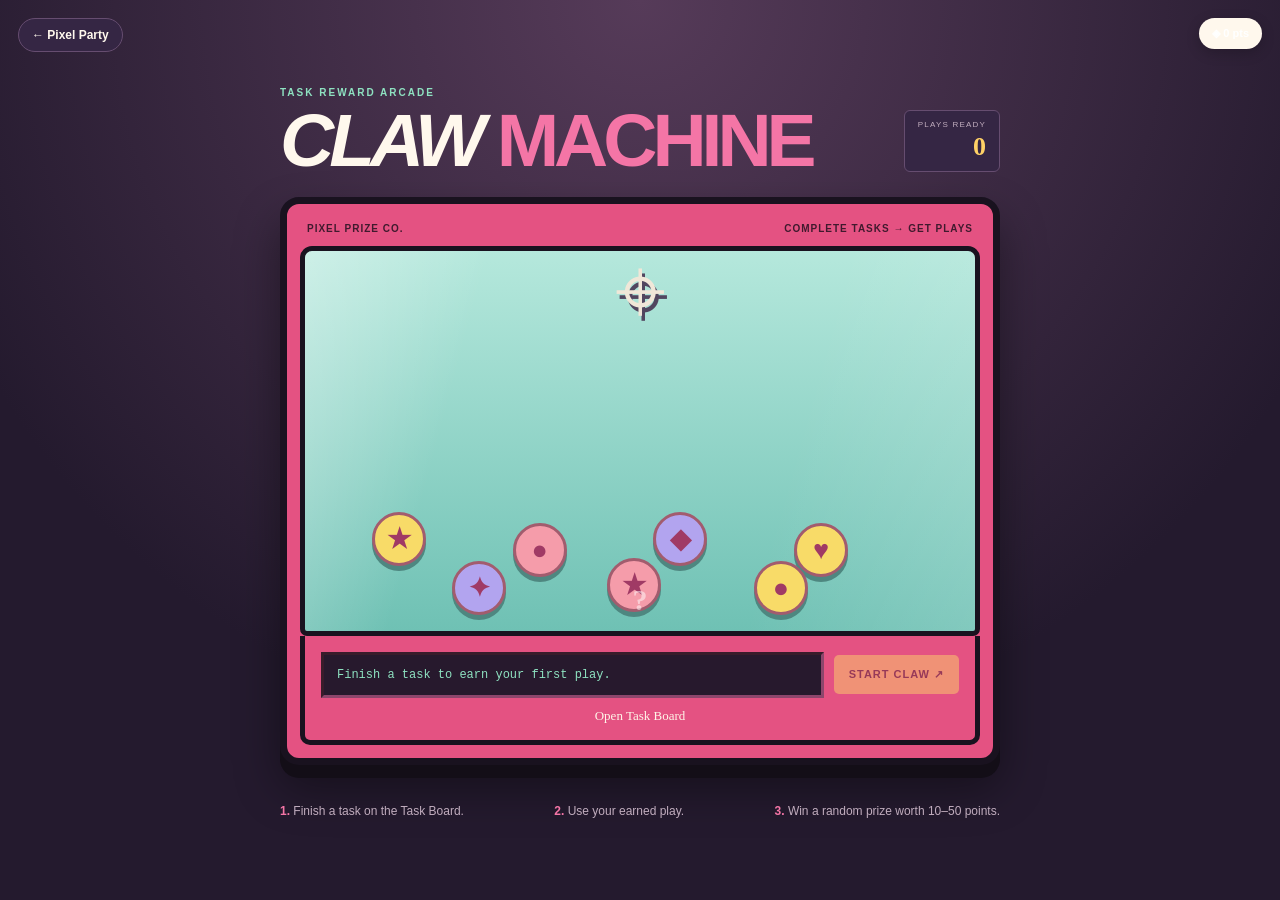
==== games/claw-machine/index.html @ 411c1502 "add task board and claw machine rewards" ====
<!doctype html><html lang="en"><head><meta charset="utf-8"><meta name="viewport" content="width=device-width,initial-scale=1"><title>Claw Machine // Pixel Party</title><link rel="stylesheet" href="style.css"><link rel="stylesheet" href="../../party.css"></head><body><a class="back-home" href="../../index.html">← Pixel Party</a><main class="claw-shell"><header><div><span class="eyebrow">TASK REWARD ARCADE</span><h1>CLAW <em>MACHINE</em></h1></div><div class="play-count"><span>PLAYS READY</span><strong id="plays">0</strong></div></header><section class="machine"><div class="machine-top"><span>PIXEL PRIZE CO.</span><span>COMPLETE TASKS → GET PLAYS</span></div><div class="glass"><div class="prize-pile"><i>★</i><i>●</i><i>◆</i><i>♥</i><i>✦</i><i>★</i><i>●</i></div><div class="claw" id="claw">⌖</div><div class="prize-drop" id="prize-drop">?</div></div><div class="machine-base"><div class="slot-screen" id="machine-message">Finish a task to earn your first play.</div><button id="play-claw" class="play-button">START CLAW <span>↗</span></button><a href="../../tasks.html">Open Task Board</a></div></section><section class="claw-help"><p><b>1.</b> Finish a task on the Task Board.</p><p><b>2.</b> Use your earned play.</p><p><b>3.</b> Win a random prize worth 10–50 points.</p></section></main><script src="../../party.js"></script><script src="game.js"></script></body></html>
---- games/claw-machine/style.css ----
:root{--bg:#241a2e;--panel:#352644;--ink:#fff8ed;--muted:#c1adbe;--pink:#f475a6;--mint:#8ee2c1;--yellow:#ffd166;--line:#664d70}*{box-sizing:border-box}body{margin:0;min-height:100vh;background:radial-gradient(circle at 50% 0,#563b59,var(--bg) 68%);color:var(--ink);font-family:Arial,sans-serif}.back-home{position:fixed;top:18px;left:18px;z-index:20;color:var(--ink);background:var(--panel);border:1px solid var(--line);border-radius:99px;padding:9px 13px;text-decoration:none;font-size:12px;font-weight:700}.back-home:hover{background:var(--pink)}.claw-shell{width:min(720px,calc(100% - 32px));margin:auto;padding:82px 0 45px}.claw-shell header{display:flex;align-items:end;gap:15px;margin-bottom:25px}.eyebrow{color:var(--mint);font:800 10px Arial;letter-spacing:2px}.claw-shell h1{font:900 clamp(43px,8vw,75px)/.82 Arial;font-style:italic;letter-spacing:-5px;margin:10px 0 0}.claw-shell h1 em{color:var(--pink);font-style:normal}.play-count{margin-left:auto;background:var(--panel);border:1px solid var(--line);padding:9px 13px;text-align:right;border-radius:6px}.play-count span{display:block;color:var(--muted);font-size:8px;letter-spacing:1.2px}.play-count strong{display:block;color:var(--yellow);font:700 26px Georgia,serif;margin-top:3px}.machine{background:#e45282;border:7px solid #19121f;border-radius:19px;box-shadow:0 13px 0 #130e17,0 23px 45px #0006;padding:13px}.machine-top{display:flex;justify-content:space-between;color:#401a2e;font:900 10px Arial;letter-spacing:1px;padding:6px 7px 12px}.glass{height:390px;position:relative;overflow:hidden;background:linear-gradient(180deg,#b5e8dc,#6fc1b4);border:5px solid #19121f;border-radius:12px 12px 7px 7px}.glass:before{content:'';position:absolute;inset:0;background:linear-gradient(105deg,#ffffff55,transparent 24%,transparent 70%,#ffffff22);pointer-events:none}.prize-pile{position:absolute;inset:0}.prize-pile i{position:absolute;display:grid;place-items:center;width:54px;height:54px;border-radius:50%;font:700 27px Georgia,serif;font-style:normal;background:var(--yellow);color:#a03a65;border:3px solid #a25c6e;box-shadow:0 5px 0 #4e8780}.prize-pile i:nth-child(1){left:10%;bottom:17%;background:#f8db68}.prize-pile i:nth-child(2){left:31%;bottom:14%;background:#f59caa}.prize-pile i:nth-child(3){left:52%;bottom:17%;background:#b2a4ef}.prize-pile i:nth-child(4){left:73%;bottom:14%;background:#f8db68}.prize-pile i:nth-child(5){left:22%;bottom:4%;background:#b2a4ef}.prize-pile i:nth-child(6){left:45%;bottom:5%;background:#f59caa}.prize-pile i:nth-child(7){left:67%;bottom:4%;background:#f8db68}.claw{position:absolute;top:-5px;left:50%;transform:translateX(-50%);font-size:90px;line-height:1;color:#f0e7d8;text-shadow:3px 5px 0 #51465f;transition:left .8s ease,top .8s ease}.claw.grab{top:215px}.prize-drop{position:absolute;left:50%;bottom:14px;transform:translateX(-50%);font:900 30px Georgia,serif;color:#fff;opacity:.5}.machine-base{background:#e45282;border:5px solid #19121f;border-top:0;border-radius:0 0 10px 10px;padding:16px;display:grid;grid-template-columns:1fr auto;gap:10px;align-items:center}.slot-screen{background:#27192d;border:3px inset #8d466c;color:var(--mint);padding:13px;font:12px 'Courier New',monospace;min-height:43px}.play-button{border:0;background:#ffe069;color:#3b1c27;border-radius:5px;padding:13px 15px;font:900 11px Arial;letter-spacing:1px;cursor:pointer}.play-button:hover{background:#fff4ba}.play-button:disabled{opacity:.45;cursor:not-allowed}.machine-base>a{grid-column:1/-1;text-align:center;color:#fff5e8;font:13px Georgia,serif;text-decoration:none}.machine-base>a:hover{color:#27192d}.claw-help{display:flex;justify-content:space-between;gap:14px;color:var(--muted);font-size:12px;margin-top:27px}.claw-help b{color:var(--pink)}@media(max-width:520px){.machine-top{font-size:8px}.glass{height:310px}.machine-base{grid-template-columns:1fr}.play-button{width:100%}.claw-help{flex-direction:column;gap:3px}}
---- party.css ----
.party-wallet{position:fixed;right:18px;top:18px;z-index:30;padding:9px 13px;border-radius:99px;background:var(--ink,#20282a);color:#fff;text-decoration:none;font:700 11px Arial,sans-serif;box-shadow:0 4px 14px #0003}.party-wallet:hover{background:var(--coral,#f26f52)}html,body{min-height:100%;visibility:visible!important;opacity:1!important}.grain{z-index:0}.site-header,main,footer{position:relative;z-index:6}body[data-party-theme="neon"]{--ink:#18233a;--cream:#eaf9f7;--paper:#fff;--coral:#7b61ff;--yellow:#5de0c0;--mint:#c3f2e6}body[data-party-theme="sunset"]{--ink:#3a2025;--cream:#fff0dd;--paper:#fffaf3;--coral:#df583f;--yellow:#ffb443;--mint:#ffd5b7}body[data-party-badge="★"] .avatar{background:var(--coral);color:#fff}body[data-party-badge="★"] .avatar{font-size:0}body[data-party-badge="★"] .avatar::after{content:'★';font-size:15px}
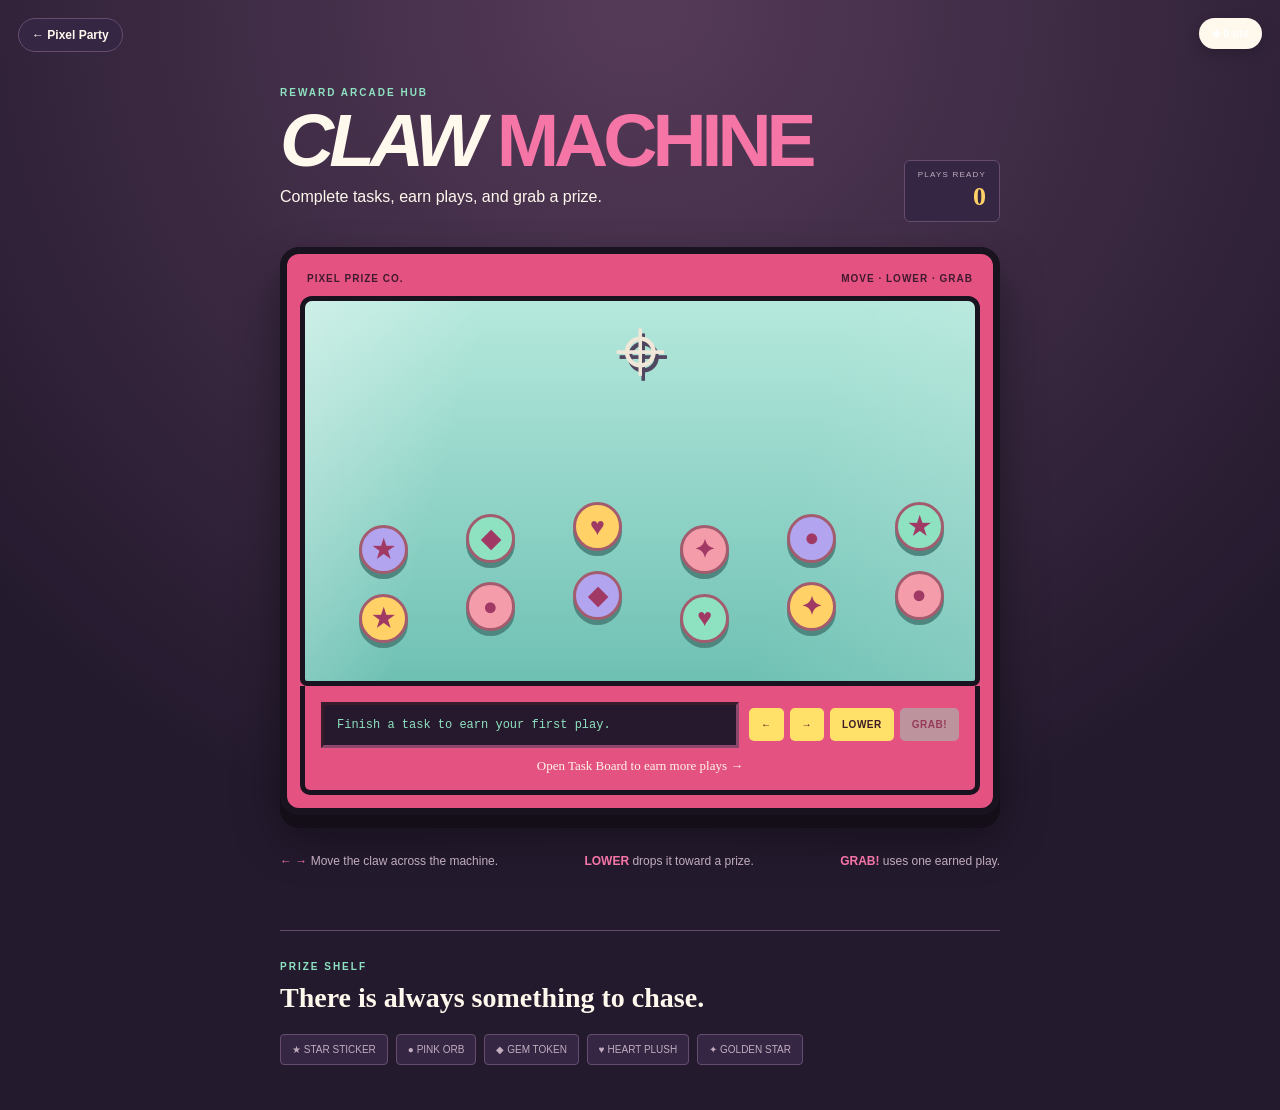
==== commit 540dcee6: "upgrade hoops and create reward arcade hub" ====
--- a/games/claw-machine/index.html
+++ b/games/claw-machine/index.html
@@ -1 +1 @@
-<!doctype html><html lang="en"><head><meta charset="utf-8"><meta name="viewport" content="width=device-width,initial-scale=1"><title>Claw Machine // Pixel Party</title><link rel="stylesheet" href="style.css"><link rel="stylesheet" href="../../party.css"></head><body><a class="back-home" href="../../index.html">← Pixel Party</a><main class="claw-shell"><header><div><span class="eyebrow">TASK REWARD ARCADE</span><h1>CLAW <em>MACHINE</em></h1></div><div class="play-count"><span>PLAYS READY</span><strong id="plays">0</strong></div></header><section class="machine"><div class="machine-top"><span>PIXEL PRIZE CO.</span><span>COMPLETE TASKS → GET PLAYS</span></div><div class="glass"><div class="prize-pile"><i>★</i><i>●</i><i>◆</i><i>♥</i><i>✦</i><i>★</i><i>●</i></div><div class="claw" id="claw">⌖</div><div class="prize-drop" id="prize-drop">?</div></div><div class="machine-base"><div class="slot-screen" id="machine-message">Finish a task to earn your first play.</div><button id="play-claw" class="play-button">START CLAW <span>↗</span></button><a href="../../tasks.html">Open Task Board</a></div></section><section class="claw-help"><p><b>1.</b> Finish a task on the Task Board.</p><p><b>2.</b> Use your earned play.</p><p><b>3.</b> Win a random prize worth 10–50 points.</p></section></main><script src="../../party.js"></script><script src="game.js"></script></body></html>
+<!doctype html><html lang="en"><head><meta charset="utf-8"><meta name="viewport" content="width=device-width,initial-scale=1"><title>Claw Machine // Pixel Party</title><link rel="stylesheet" href="style.css"><link rel="stylesheet" href="../../party.css"><style>.machine-prize{position:absolute;display:grid;place-items:center;width:49px;height:49px;border-radius:50%;font:700 25px Georgia,serif;color:#a03a65;border:3px solid #a25c6e;box-shadow:0 5px 0 #4e8780}.claw{top:5px;transition:left .25s ease,top .45s ease;z-index:3}.claw.lowered{filter:drop-shadow(0 0 12px #fff)}.grabbed-prize{position:absolute;left:50%;bottom:17px;transform:translateX(-50%) scale(0);font:900 54px Georgia,serif;color:#fff;z-index:4;transition:transform .25s}.grabbed-prize.show{transform:translateX(-50%) scale(1)}.claw-controls{display:flex;gap:6px}.claw-controls button{border:0;background:#ffe069;color:#3b1c27;border-radius:5px;padding:11px 12px;font:900 10px Arial;letter-spacing:.5px;cursor:pointer}.claw-controls button:hover{background:#fff4ba}.claw-controls button:disabled{opacity:.45;cursor:not-allowed}.grab-button{background:#8ee2c1!important}.task-link{grid-column:1/-1;text-align:center;color:#fff5e8;font:13px Georgia,serif;text-decoration:none}.prize-shelf{margin-top:50px;border-top:1px solid var(--line);padding-top:25px}.prize-shelf h2{font:700 28px Georgia,serif;margin:8px 0 20px}.shelf-items{display:flex;flex-wrap:wrap;gap:8px}.shelf-items span{background:var(--panel);border:1px solid var(--line);border-radius:4px;padding:9px 11px;color:var(--muted);font-size:10px}</style></head><body><a class="back-home" href="../../index.html">← Pixel Party</a><main class="claw-shell"><header><div><span class="eyebrow">REWARD ARCADE HUB</span><h1>CLAW <em>MACHINE</em></h1><p>Complete tasks, earn plays, and grab a prize.</p></div><div class="play-count"><span>PLAYS READY</span><strong id="plays">0</strong></div></header><section class="machine"><div class="machine-top"><span>PIXEL PRIZE CO.</span><span>MOVE · LOWER · GRAB</span></div><div class="glass"><div class="prize-pile" id="prize-pile"></div><div class="claw" id="claw">⌖</div><div class="grabbed-prize" id="grabbed-prize"></div></div><div class="machine-base"><div class="slot-screen" id="machine-message">Finish a task to earn your first play.</div><div class="claw-controls"><button id="move-left" aria-label="Move claw left">←</button><button id="move-right" aria-label="Move claw right">→</button><button id="lower-claw">LOWER</button><button id="grab-claw" class="grab-button">GRAB!</button></div><a class="task-link" href="../../tasks.html">Open Task Board to earn more plays →</a></div></section><section class="claw-help"><p><b>← →</b> Move the claw across the machine.</p><p><b>LOWER</b> drops it toward a prize.</p><p><b>GRAB!</b> uses one earned play.</p></section><section class="prize-shelf"><span class="eyebrow">PRIZE SHELF</span><h2>There is always something to chase.</h2><div class="shelf-items"><span>★ STAR STICKER</span><span>● PINK ORB</span><span>◆ GEM TOKEN</span><span>♥ HEART PLUSH</span><span>✦ GOLDEN STAR</span></div></section></main><script src="../../party.js"></script><script src="game.js"></script></body></html>
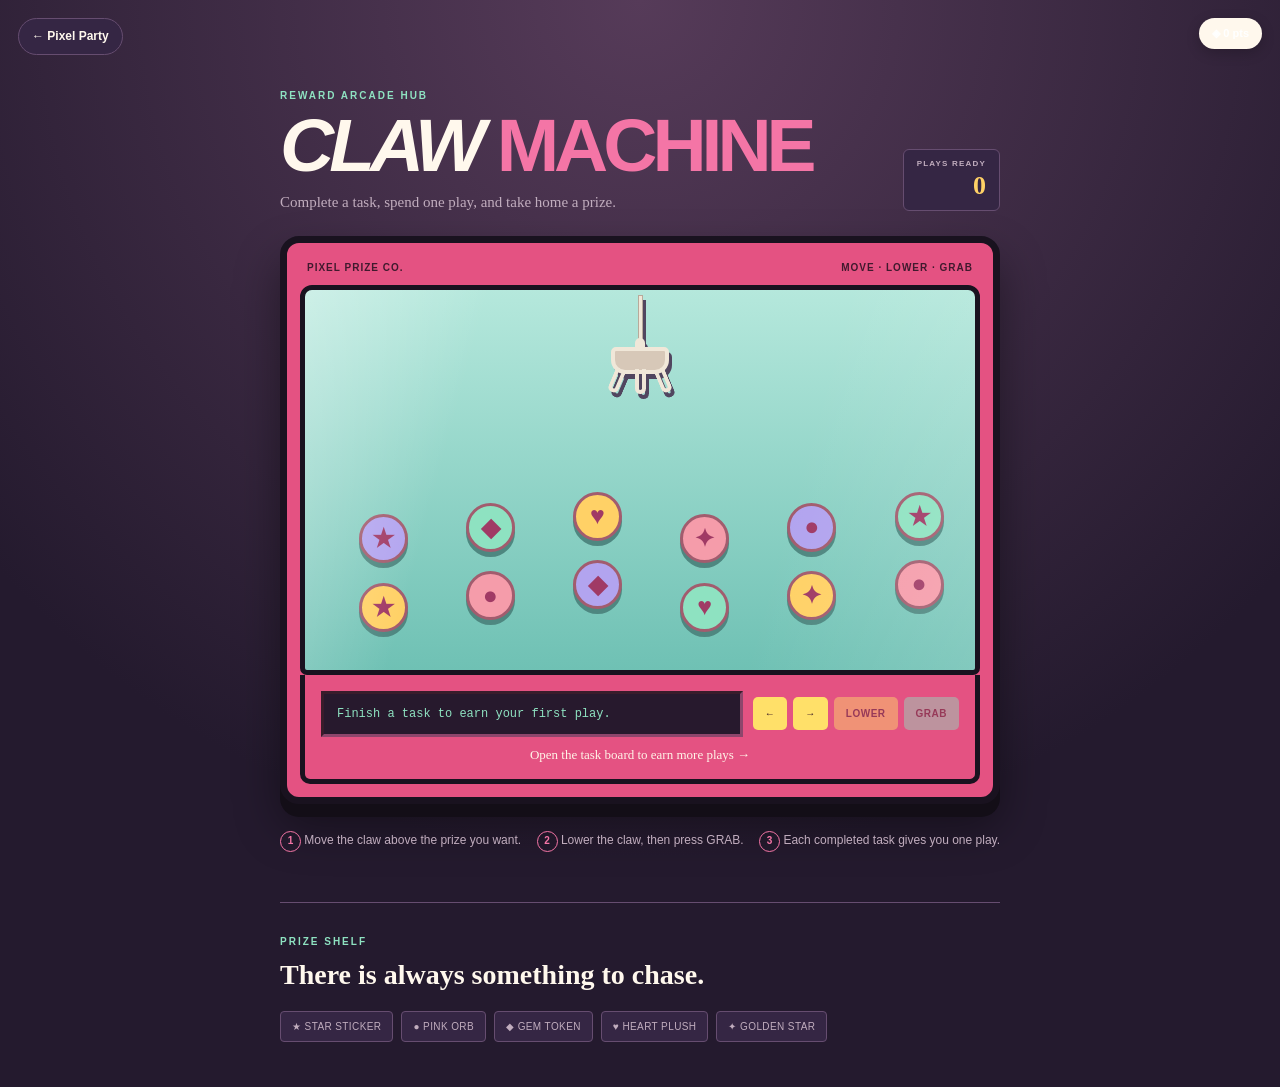
==== commit aed44a29: "budge" ====
--- a/games/claw-machine/index.html
+++ b/games/claw-machine/index.html
@@ -1 +1,60 @@
-<!doctype html><html lang="en"><head><meta charset="utf-8"><meta name="viewport" content="width=device-width,initial-scale=1"><title>Claw Machine // Pixel Party</title><link rel="stylesheet" href="style.css"><link rel="stylesheet" href="../../party.css"><style>.machine-prize{position:absolute;display:grid;place-items:center;width:49px;height:49px;border-radius:50%;font:700 25px Georgia,serif;color:#a03a65;border:3px solid #a25c6e;box-shadow:0 5px 0 #4e8780}.claw{top:5px;transition:left .25s ease,top .45s ease;z-index:3}.claw.lowered{filter:drop-shadow(0 0 12px #fff)}.grabbed-prize{position:absolute;left:50%;bottom:17px;transform:translateX(-50%) scale(0);font:900 54px Georgia,serif;color:#fff;z-index:4;transition:transform .25s}.grabbed-prize.show{transform:translateX(-50%) scale(1)}.claw-controls{display:flex;gap:6px}.claw-controls button{border:0;background:#ffe069;color:#3b1c27;border-radius:5px;padding:11px 12px;font:900 10px Arial;letter-spacing:.5px;cursor:pointer}.claw-controls button:hover{background:#fff4ba}.claw-controls button:disabled{opacity:.45;cursor:not-allowed}.grab-button{background:#8ee2c1!important}.task-link{grid-column:1/-1;text-align:center;color:#fff5e8;font:13px Georgia,serif;text-decoration:none}.prize-shelf{margin-top:50px;border-top:1px solid var(--line);padding-top:25px}.prize-shelf h2{font:700 28px Georgia,serif;margin:8px 0 20px}.shelf-items{display:flex;flex-wrap:wrap;gap:8px}.shelf-items span{background:var(--panel);border:1px solid var(--line);border-radius:4px;padding:9px 11px;color:var(--muted);font-size:10px}</style></head><body><a class="back-home" href="../../index.html">← Pixel Party</a><main class="claw-shell"><header><div><span class="eyebrow">REWARD ARCADE HUB</span><h1>CLAW <em>MACHINE</em></h1><p>Complete tasks, earn plays, and grab a prize.</p></div><div class="play-count"><span>PLAYS READY</span><strong id="plays">0</strong></div></header><section class="machine"><div class="machine-top"><span>PIXEL PRIZE CO.</span><span>MOVE · LOWER · GRAB</span></div><div class="glass"><div class="prize-pile" id="prize-pile"></div><div class="claw" id="claw">⌖</div><div class="grabbed-prize" id="grabbed-prize"></div></div><div class="machine-base"><div class="slot-screen" id="machine-message">Finish a task to earn your first play.</div><div class="claw-controls"><button id="move-left" aria-label="Move claw left">←</button><button id="move-right" aria-label="Move claw right">→</button><button id="lower-claw">LOWER</button><button id="grab-claw" class="grab-button">GRAB!</button></div><a class="task-link" href="../../tasks.html">Open Task Board to earn more plays →</a></div></section><section class="claw-help"><p><b>← →</b> Move the claw across the machine.</p><p><b>LOWER</b> drops it toward a prize.</p><p><b>GRAB!</b> uses one earned play.</p></section><section class="prize-shelf"><span class="eyebrow">PRIZE SHELF</span><h2>There is always something to chase.</h2><div class="shelf-items"><span>★ STAR STICKER</span><span>● PINK ORB</span><span>◆ GEM TOKEN</span><span>♥ HEART PLUSH</span><span>✦ GOLDEN STAR</span></div></section></main><script src="../../party.js"></script><script src="game.js"></script></body></html>
+<!doctype html>
+<html lang="en">
+<head>
+  <meta charset="utf-8">
+  <meta name="viewport" content="width=device-width,initial-scale=1">
+  <meta name="description" content="Use completed task rewards to play a working claw machine.">
+  <title>Claw Machine // Pixel Party</title>
+  <link rel="stylesheet" href="style.css">
+  <link rel="stylesheet" href="../../party.css">
+</head>
+<body>
+  <a class="back-home" href="../../index.html">← Pixel Party</a>
+  <main class="claw-shell">
+    <header>
+      <div>
+        <span class="eyebrow">REWARD ARCADE HUB</span>
+        <h1>CLAW <em>MACHINE</em></h1>
+        <p>Complete a task, spend one play, and take home a prize.</p>
+      </div>
+      <div class="play-count" aria-label="Claw plays ready">
+        <span>PLAYS READY</span>
+        <strong id="plays">0</strong>
+      </div>
+    </header>
+
+    <section class="machine" aria-label="Interactive claw machine">
+      <div class="machine-top"><span>PIXEL PRIZE CO.</span><span>MOVE · LOWER · GRAB</span></div>
+      <div class="glass">
+        <div class="prize-pile" id="prize-pile" aria-hidden="true"></div>
+        <div class="claw" id="claw" aria-hidden="true"><span class="claw-cable"></span><span class="claw-head"><i></i><i></i><i></i></span></div>
+        <div class="grabbed-prize" id="grabbed-prize" aria-live="polite"></div>
+      </div>
+      <div class="machine-base">
+        <div class="slot-screen" id="machine-message" role="status" aria-live="polite">Finish a task to earn your first play.</div>
+        <div class="claw-controls" aria-label="Claw controls">
+          <button id="move-left" type="button" aria-label="Move claw left">←</button>
+          <button id="move-right" type="button" aria-label="Move claw right">→</button>
+          <button id="lower-claw" type="button" aria-pressed="false">LOWER</button>
+          <button id="grab-claw" type="button" class="grab-button">GRAB</button>
+        </div>
+        <a class="task-link" href="../../tasks.html">Open the task board to earn more plays →</a>
+      </div>
+    </section>
+
+    <section class="claw-help" aria-label="How to play">
+      <p><b>1</b> Move the claw above the prize you want.</p>
+      <p><b>2</b> Lower the claw, then press GRAB.</p>
+      <p><b>3</b> Each completed task gives you one play.</p>
+    </section>
+
+    <section class="prize-shelf">
+      <span class="eyebrow">PRIZE SHELF</span>
+      <h2>There is always something to chase.</h2>
+      <div class="shelf-items"><span>★ STAR STICKER</span><span>● PINK ORB</span><span>◆ GEM TOKEN</span><span>♥ HEART PLUSH</span><span>✦ GOLDEN STAR</span></div>
+    </section>
+  </main>
+  <script src="../../party.js"></script>
+  <script src="game.js"></script>
+</body>
+</html>
--- a/games/claw-machine/style.css
+++ b/games/claw-machine/style.css
@@ -1 +1 @@
-:root{--bg:#241a2e;--panel:#352644;--ink:#fff8ed;--muted:#c1adbe;--pink:#f475a6;--mint:#8ee2c1;--yellow:#ffd166;--line:#664d70}*{box-sizing:border-box}body{margin:0;min-height:100vh;background:radial-gradient(circle at 50% 0,#563b59,var(--bg) 68%);color:var(--ink);font-family:Arial,sans-serif}.back-home{position:fixed;top:18px;left:18px;z-index:20;color:var(--ink);background:var(--panel);border:1px solid var(--line);border-radius:99px;padding:9px 13px;text-decoration:none;font-size:12px;font-weight:700}.back-home:hover{background:var(--pink)}.claw-shell{width:min(720px,calc(100% - 32px));margin:auto;padding:82px 0 45px}.claw-shell header{display:flex;align-items:end;gap:15px;margin-bottom:25px}.eyebrow{color:var(--mint);font:800 10px Arial;letter-spacing:2px}.claw-shell h1{font:900 clamp(43px,8vw,75px)/.82 Arial;font-style:italic;letter-spacing:-5px;margin:10px 0 0}.claw-shell h1 em{color:var(--pink);font-style:normal}.play-count{margin-left:auto;background:var(--panel);border:1px solid var(--line);padding:9px 13px;text-align:right;border-radius:6px}.play-count span{display:block;color:var(--muted);font-size:8px;letter-spacing:1.2px}.play-count strong{display:block;color:var(--yellow);font:700 26px Georgia,serif;margin-top:3px}.machine{background:#e45282;border:7px solid #19121f;border-radius:19px;box-shadow:0 13px 0 #130e17,0 23px 45px #0006;padding:13px}.machine-top{display:flex;justify-content:space-between;color:#401a2e;font:900 10px Arial;letter-spacing:1px;padding:6px 7px 12px}.glass{height:390px;position:relative;overflow:hidden;background:linear-gradient(180deg,#b5e8dc,#6fc1b4);border:5px solid #19121f;border-radius:12px 12px 7px 7px}.glass:before{content:'';position:absolute;inset:0;background:linear-gradient(105deg,#ffffff55,transparent 24%,transparent 70%,#ffffff22);pointer-events:none}.prize-pile{position:absolute;inset:0}.prize-pile i{position:absolute;display:grid;place-items:center;width:54px;height:54px;border-radius:50%;font:700 27px Georgia,serif;font-style:normal;background:var(--yellow);color:#a03a65;border:3px solid #a25c6e;box-shadow:0 5px 0 #4e8780}.prize-pile i:nth-child(1){left:10%;bottom:17%;background:#f8db68}.prize-pile i:nth-child(2){left:31%;bottom:14%;background:#f59caa}.prize-pile i:nth-child(3){left:52%;bottom:17%;background:#b2a4ef}.prize-pile i:nth-child(4){left:73%;bottom:14%;background:#f8db68}.prize-pile i:nth-child(5){left:22%;bottom:4%;background:#b2a4ef}.prize-pile i:nth-child(6){left:45%;bottom:5%;background:#f59caa}.prize-pile i:nth-child(7){left:67%;bottom:4%;background:#f8db68}.claw{position:absolute;top:-5px;left:50%;transform:translateX(-50%);font-size:90px;line-height:1;color:#f0e7d8;text-shadow:3px 5px 0 #51465f;transition:left .8s ease,top .8s ease}.claw.grab{top:215px}.prize-drop{position:absolute;left:50%;bottom:14px;transform:translateX(-50%);font:900 30px Georgia,serif;color:#fff;opacity:.5}.machine-base{background:#e45282;border:5px solid #19121f;border-top:0;border-radius:0 0 10px 10px;padding:16px;display:grid;grid-template-columns:1fr auto;gap:10px;align-items:center}.slot-screen{background:#27192d;border:3px inset #8d466c;color:var(--mint);padding:13px;font:12px 'Courier New',monospace;min-height:43px}.play-button{border:0;background:#ffe069;color:#3b1c27;border-radius:5px;padding:13px 15px;font:900 11px Arial;letter-spacing:1px;cursor:pointer}.play-button:hover{background:#fff4ba}.play-button:disabled{opacity:.45;cursor:not-allowed}.machine-base>a{grid-column:1/-1;text-align:center;color:#fff5e8;font:13px Georgia,serif;text-decoration:none}.machine-base>a:hover{color:#27192d}.claw-help{display:flex;justify-content:space-between;gap:14px;color:var(--muted);font-size:12px;margin-top:27px}.claw-help b{color:var(--pink)}@media(max-width:520px){.machine-top{font-size:8px}.glass{height:310px}.machine-base{grid-template-columns:1fr}.play-button{width:100%}.claw-help{flex-direction:column;gap:3px}}
+:root{--bg:#241a2e;--panel:#352644;--ink:#fff8ed;--muted:#c1adbe;--pink:#f475a6;--mint:#8ee2c1;--yellow:#ffd166;--line:#664d70;--sans:'Trebuchet MS','Franklin Gothic Medium',sans-serif;--serif:Georgia,'Times New Roman',serif}*{box-sizing:border-box}body{margin:0;min-height:100vh;background:radial-gradient(circle at 50% 0,#563b59,var(--bg) 68%);color:var(--ink);font-family:var(--sans);line-height:1.45}.back-home{position:fixed;top:18px;left:18px;z-index:20;color:var(--ink);background:var(--panel);border:1px solid var(--line);border-radius:99px;padding:9px 13px;text-decoration:none;font-size:12px;font-weight:700}.back-home:hover{background:var(--pink)}.claw-shell{width:min(720px,calc(100% - 32px));margin:auto;padding:82px 0 45px}.claw-shell header{display:flex;align-items:end;gap:15px;margin-bottom:25px}.eyebrow{color:var(--mint);font:800 10px var(--sans);letter-spacing:2px}.claw-shell h1{font:900 clamp(43px,8vw,75px)/.82 var(--sans);font-style:italic;letter-spacing:-5px;margin:10px 0 0}.claw-shell h1 em{color:var(--pink);font-style:normal}.claw-shell header p{color:var(--muted);font:15px var(--serif);margin:17px 0 0}.play-count{margin-left:auto;background:var(--panel);border:1px solid var(--line);padding:9px 13px;text-align:right;border-radius:6px;min-width:96px}.play-count span{display:block;color:var(--muted);font:800 8px var(--sans);letter-spacing:1.2px}.play-count strong{display:block;color:var(--yellow);font:700 26px var(--serif);margin-top:3px}.machine{background:#e45282;border:7px solid #19121f;border-radius:19px;box-shadow:0 13px 0 #130e17,0 23px 45px #0006;padding:13px}.machine-top{display:flex;justify-content:space-between;color:#401a2e;font:900 10px var(--sans);letter-spacing:1px;padding:6px 7px 12px}.glass{height:390px;position:relative;overflow:hidden;background:linear-gradient(180deg,#b5e8dc,#6fc1b4);border:5px solid #19121f;border-radius:12px 12px 7px 7px}.glass:before{content:'';position:absolute;inset:0;background:linear-gradient(105deg,#ffffff55,transparent 24%,transparent 70%,#ffffff22);pointer-events:none;z-index:5}.prize-pile{position:absolute;inset:0}.machine-prize{position:absolute;display:grid;place-items:center;width:49px;height:49px;border-radius:50%;font:700 25px var(--serif);color:#a03a65;border:3px solid #a25c6e;box-shadow:0 5px 0 #4e8780;transition:opacity .2s,transform .2s}.machine-prize.claimed{opacity:.13;transform:scale(.55)}.claw{position:absolute;width:72px;height:132px;transform:translateX(-50%);z-index:3;transition:left .25s ease,top .45s ease;pointer-events:none;filter:drop-shadow(3px 5px 0 #51465f)}.claw-cable{display:block;width:5px;height:60px;margin:0 auto;background:#f0e7d8;border:1px solid #b7aa9b}.claw-head{position:absolute;top:52px;left:7px;width:58px;height:27px;border:4px solid #f0e7d8;border-radius:5px 5px 14px 14px;background:#d7c8b8}.claw-head:before{content:'';position:absolute;left:20px;top:-13px;width:10px;height:13px;background:#f0e7d8;border-radius:5px 5px 0 0}.claw-head i{position:absolute;top:18px;width:11px;height:25px;border:4px solid #f0e7d8;border-top:0;border-radius:0 0 12px 12px;transform-origin:top center}.claw-head i:nth-child(1){left:1px;transform:rotate(23deg)}.claw-head i:nth-child(2){left:20px}.claw-head i:nth-child(3){right:1px;transform:rotate(-23deg)}.claw.lowered .claw-head{background:#f1d6b8}.claw.closing .claw-head i:nth-child(1){transform:rotate(9deg)}.claw.closing .claw-head i:nth-child(3){transform:rotate(-9deg)}.grabbed-prize{position:absolute;left:50%;bottom:17px;transform:translateX(-50%) scale(0);font:900 54px var(--serif);color:#fff;z-index:4;transition:transform .25s;text-shadow:0 3px 8px #7c3c68}.grabbed-prize.show{transform:translateX(-50%) scale(1)}.machine-base{background:#e45282;border:5px solid #19121f;border-top:0;border-radius:0 0 10px 10px;padding:16px;display:grid;grid-template-columns:1fr auto;gap:10px;align-items:center}.slot-screen{background:#27192d;border:3px inset #8d466c;color:var(--mint);padding:13px;font:12px 'Cascadia Mono','Courier New',monospace;min-height:43px}.claw-controls{display:flex;gap:6px}.claw-controls button{border:0;background:#ffe069;color:#3b1c27;border-radius:5px;padding:11px 12px;font:900 10px var(--sans);letter-spacing:.5px;cursor:pointer}.claw-controls button:hover{background:#fff4ba}.claw-controls button:focus-visible,.back-home:focus-visible,.task-link:focus-visible{outline:3px solid #fff;outline-offset:3px}.claw-controls button:disabled{opacity:.45;cursor:not-allowed}.grab-button{background:#8ee2c1!important}.task-link{grid-column:1/-1;text-align:center;color:#fff5e8;font:13px var(--serif);text-decoration:none}.task-link:hover{color:#27192d}.claw-help{display:flex;justify-content:space-between;gap:14px;color:var(--muted);font-size:12px;margin-top:27px}.claw-help p{margin:0}.claw-help b{display:inline-grid;place-items:center;width:21px;height:21px;border:1px solid var(--pink);border-radius:50%;color:var(--pink);font-size:10px}.prize-shelf{margin-top:50px;border-top:1px solid var(--line);padding-top:25px}.prize-shelf h2{font:700 28px var(--serif);margin:8px 0 20px}.shelf-items{display:flex;flex-wrap:wrap;gap:8px}.shelf-items span{background:var(--panel);border:1px solid var(--line);border-radius:4px;padding:9px 11px;color:var(--muted);font:10px var(--sans);letter-spacing:.04em}@media(max-width:620px){.claw-shell header{align-items:flex-start;flex-direction:column}.play-count{margin-left:0}.claw-help{flex-direction:column;gap:7px}}@media(max-width:520px){.claw-shell{padding-top:76px}.machine-top{font-size:8px}.glass{height:310px}.machine-base{grid-template-columns:1fr}.claw-controls{display:grid;grid-template-columns:repeat(4,1fr)}.claw-controls button{padding:11px 7px}.claw-help{margin-top:25px}}
--- a/party.css
+++ b/party.css
@@ -1 +1 @@
-.party-wallet{position:fixed;right:18px;top:18px;z-index:30;padding:9px 13px;border-radius:99px;background:var(--ink,#20282a);color:#fff;text-decoration:none;font:700 11px Arial,sans-serif;box-shadow:0 4px 14px #0003}.party-wallet:hover{background:var(--coral,#f26f52)}html,body{min-height:100%;visibility:visible!important;opacity:1!important}.grain{z-index:0}.site-header,main,footer{position:relative;z-index:6}body[data-party-theme="neon"]{--ink:#18233a;--cream:#eaf9f7;--paper:#fff;--coral:#7b61ff;--yellow:#5de0c0;--mint:#c3f2e6}body[data-party-theme="sunset"]{--ink:#3a2025;--cream:#fff0dd;--paper:#fffaf3;--coral:#df583f;--yellow:#ffb443;--mint:#ffd5b7}body[data-party-badge="★"] .avatar{background:var(--coral);color:#fff}body[data-party-badge="★"] .avatar{font-size:0}body[data-party-badge="★"] .avatar::after{content:'★';font-size:15px}
+:root{--sans:'Trebuchet MS','Franklin Gothic Medium',sans-serif}body{font-family:var(--sans)}.party-wallet{position:fixed;right:18px;top:18px;z-index:30;padding:9px 13px;border-radius:99px;background:var(--ink,#20282a);color:#fff;text-decoration:none;font:700 11px var(--sans);box-shadow:0 4px 14px #0003}.party-wallet:hover{background:var(--coral,#f26f52)}html,body{min-height:100%;visibility:visible!important;opacity:1!important}.grain{z-index:0}.site-header,main,footer{position:relative;z-index:6}.live-pill,.tiny-label,.xp-label,.card-meta,.art-badge,.new-stamp,.kicker,.task-form button{font-family:var(--sans)}body[data-party-theme="neon"]{--ink:#18233a;--cream:#eaf9f7;--paper:#fff;--coral:#7b61ff;--yellow:#5de0c0;--mint:#c3f2e6}body[data-party-theme="sunset"]{--ink:#3a2025;--cream:#fff0dd;--paper:#fffaf3;--coral:#df583f;--yellow:#ffb443;--mint:#ffd5b7}body[data-party-badge="★"] .avatar{background:var(--coral);color:#fff}body[data-party-badge="★"] .avatar{font-size:0}body[data-party-badge="★"] .avatar::after{content:'★';font-size:15px}
